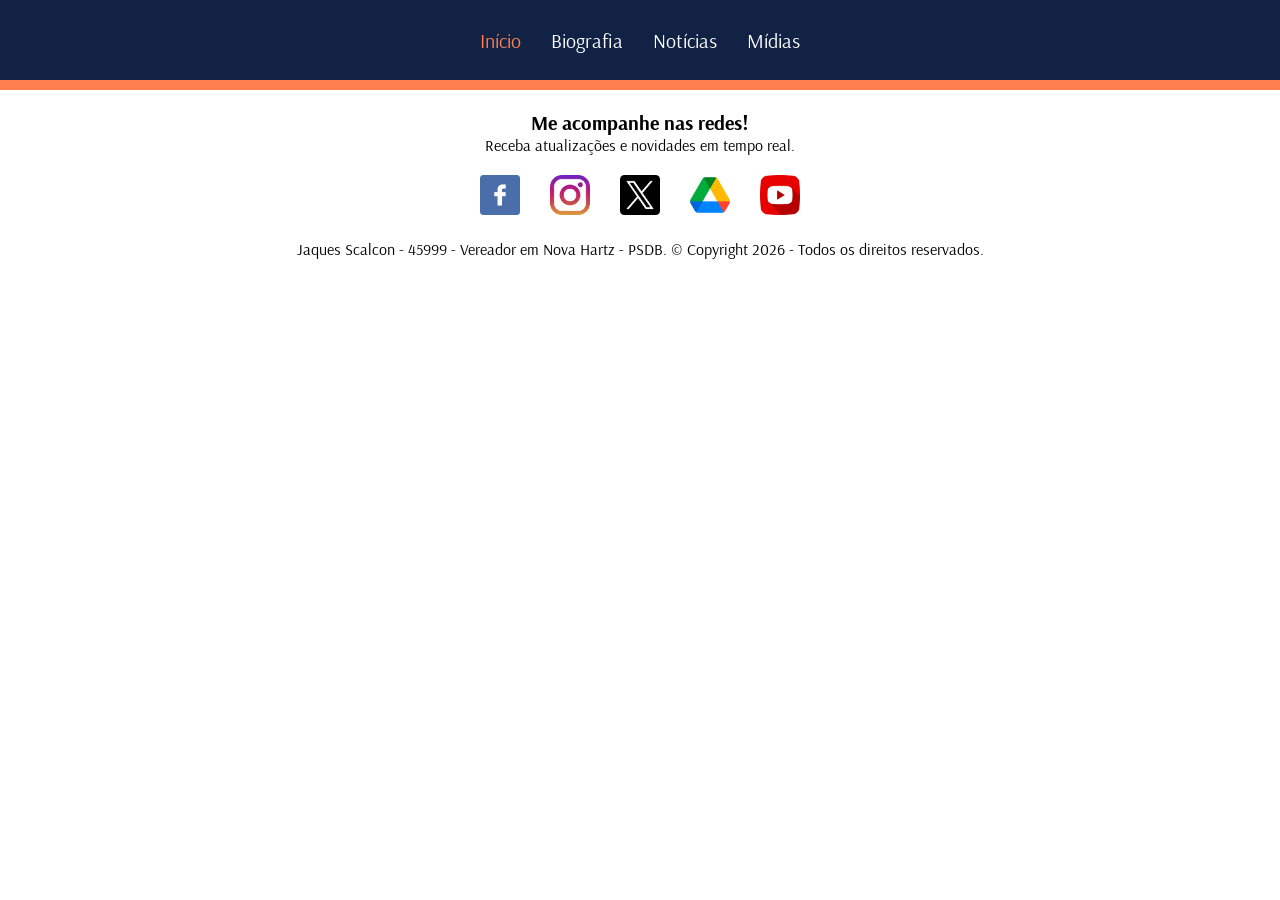
==== index.html @ 6d45079e "Projeto Eleições" ====
<!DOCTYPE html>
<html lang="pt-br">

<head>
    <meta charset="UTF-8">
    <meta name="viewport" content="width=device-width, initial-scale=1.0">
    <title>Candidato Jaques Scalcon</title>

    <link rel="stylesheet" href="Style/index.css">
    <link rel="preconnect" href="https://fonts.googleapis.com">
    <link rel="preconnect" href="https://fonts.gstatic.com" crossorigin>
    <link href="https://fonts.googleapis.com/css2?family=Arsenal:ital,wght@0,400;0,700;1,400;1,700&display=swap"
        rel="stylesheet">

</head>

<body>
    <nav>
        <ul>
            <li><a id="atual" href="index.html">Início</a></li>
            <li><a href="biografia.html">Biografia</a></li>
            <li><a href="noticias.html">Notícias</a></li>
            <li><a href="midias.html">Mídias</a></li>
        </ul>
    </nav>

     <footer>
        <div class="linha-footer"></div>

        <h1>Me acompanhe nas redes!</h1>
        <p>Receba atualizações e novidades em tempo real.</p>
        <div>
            <a target="_blank" href="https://www.facebook.com/share/18bapbjdfE/"><img src="assets/facebook.png" alt="face"></a>
            <a target="_blank" href="https://www.instagram.com/jaquesscalcon?utm_source=qr&igsh=MWw1dzl4MnZhNmF5aA=="><img
                    src="assets/instagram.png" alt="insta"></a>
            <a target="_blank" href="https://twitter.com/"><img src="assets/twitter.png" alt="twitter"></a>
            <a target="_blank" href="https://drive.google.com/"><img src="assets/google-drive.png" alt="drive"></a>
            <a target="_blank" href="https://www.youtube.com/"><img src="assets/youtube.png" alt="youtube"></a>
        </div>
        <p>Jaques Scalcon - 45999 - Vereador em Nova Hartz - PSDB. © Copyright 2026 - Todos os direitos reservados.
        <p>

    </footer>


</body>

</html>
---- Style/index.css ----
* {
    margin: 0;
    padding: 0;
    box-sizing: border-box;
    font-family: "Arsenal", sans-serif;

}



/*============ Header Menu ========== */


nav {
    height: 80px;
    background-color: #112244;
    display: flex;
    justify-content: center;
    align-items: center;


}

nav ul {
    display: flex;
    gap: 30px;
}


nav ul li {
    list-style: none;
}

nav ul li a {
    color: white;
    text-decoration: none;
    font-size: 20px;

}

#atual {
    color: coral;
}

nav li :hover {
    border-bottom: 2px solid coral;

}

/* ================ Footer ===============  */
footer{
    justify-items: center;
}
footer div {
    display: flex;
    gap: 30px;
    justify-content: center;
    margin-bottom: 20px;


}


footer img {
    width: 40px;
    height: 40px;
}

footer h1 {
    text-align: center;
    font-size: 20PX;

}

footer p {
    text-align: center;
    padding-bottom: 20px;
}

.linha-footer{
    height: 10px;
    width: 100%;
    background-color: coral;
    margin-bottom: 20px;

}
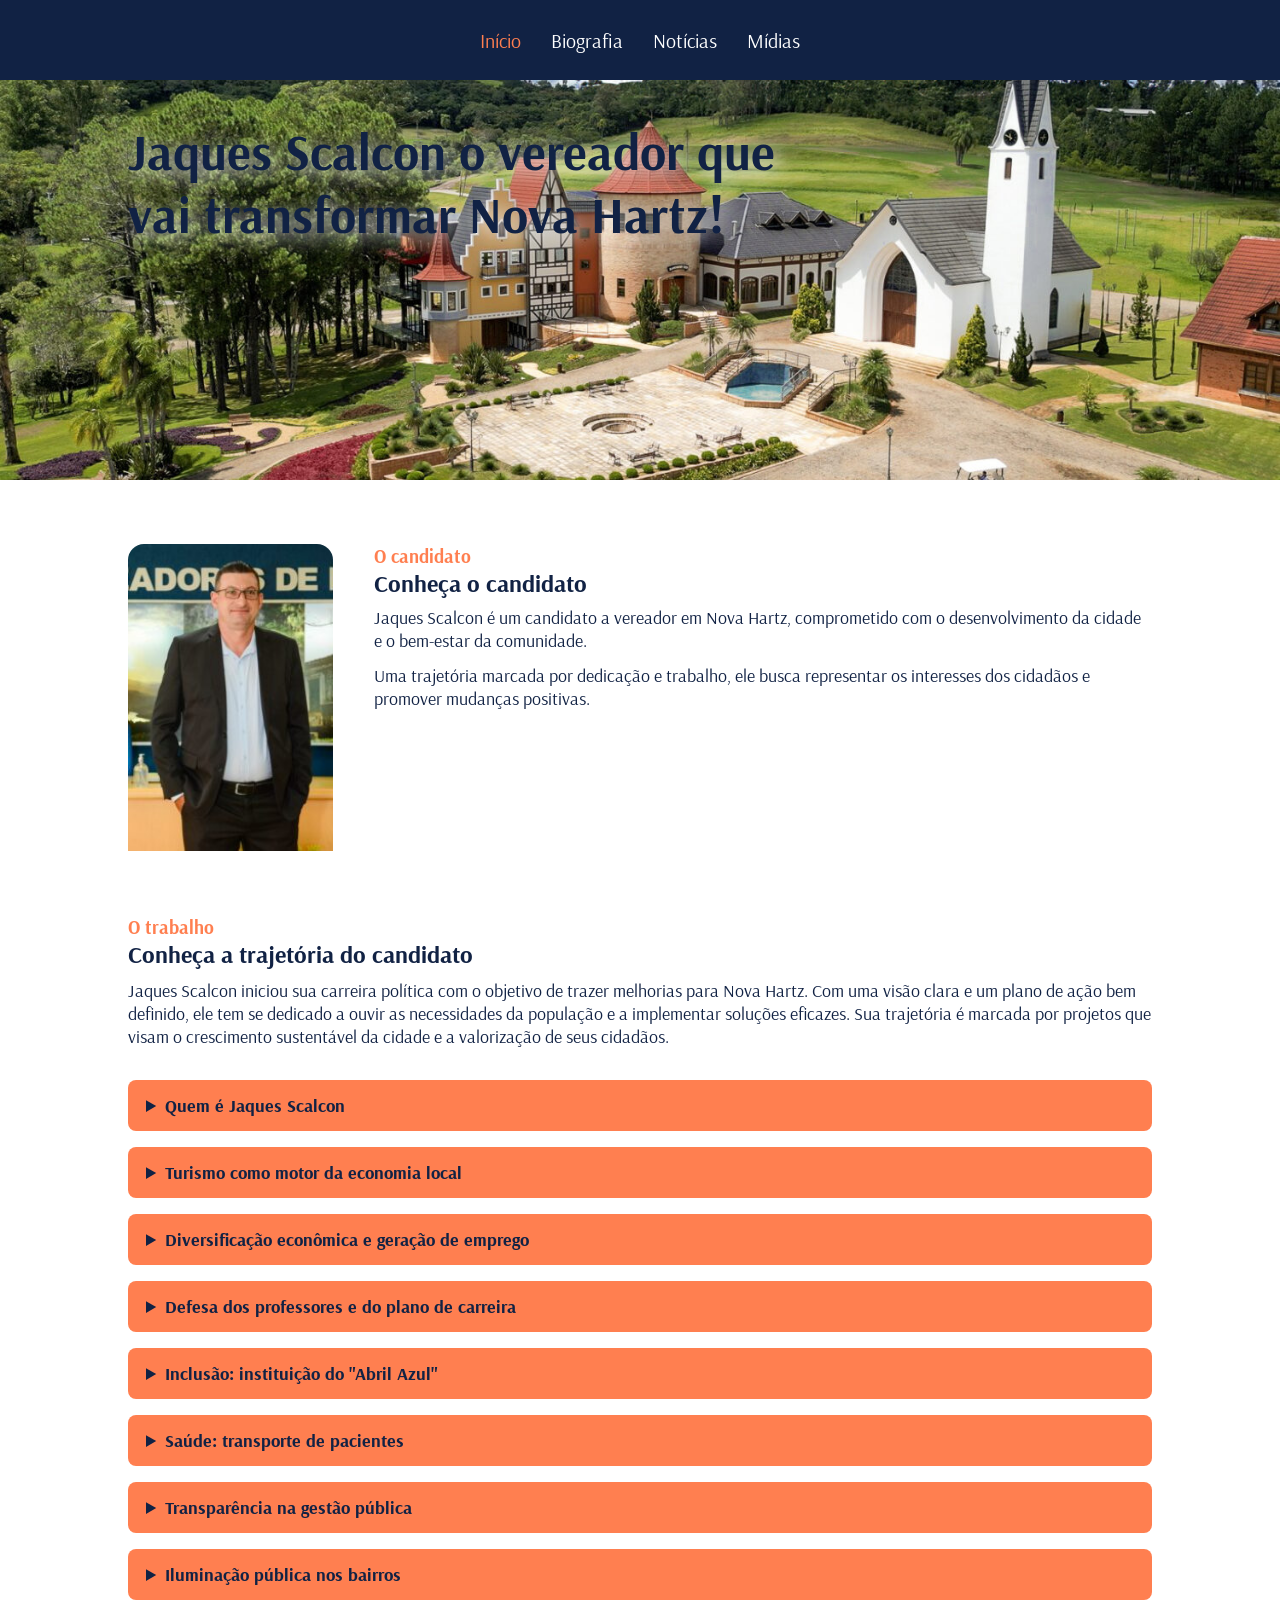
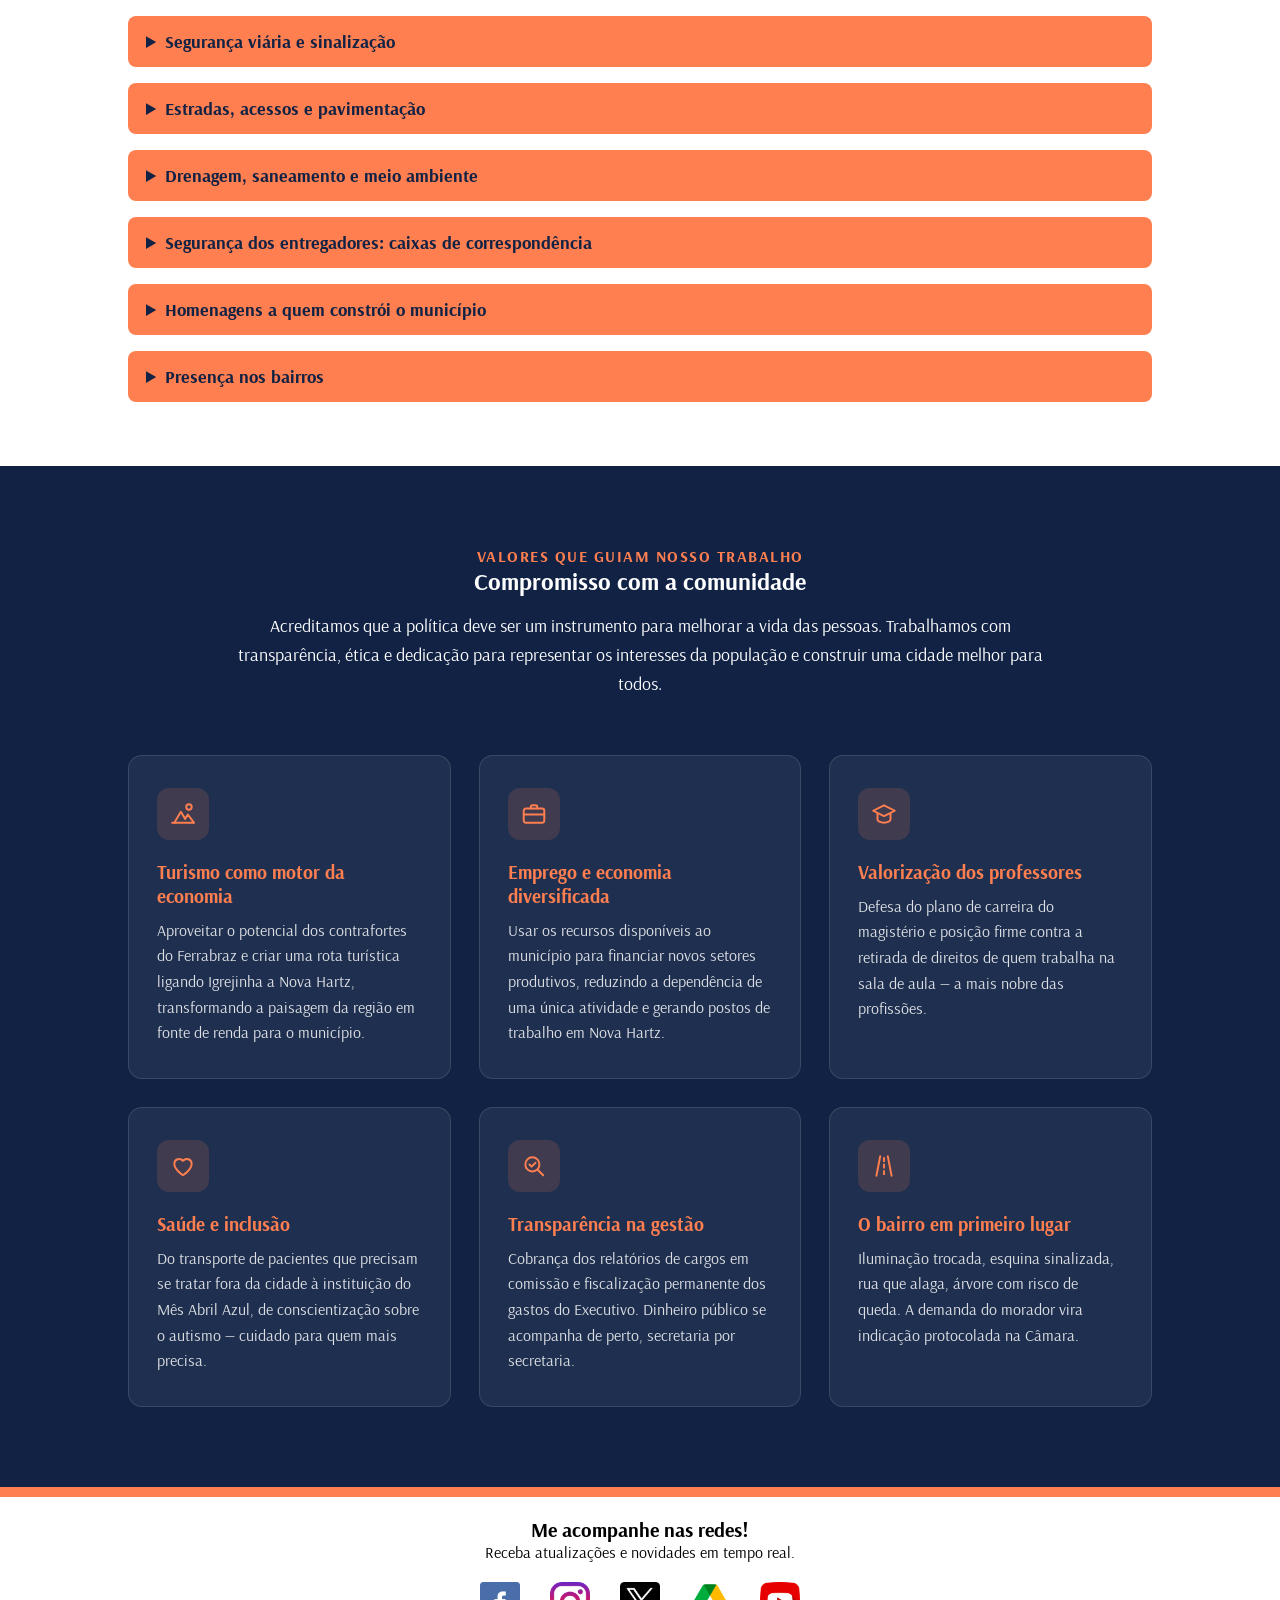
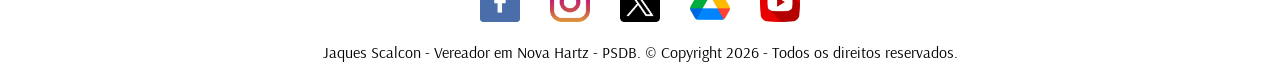
==== commit 4b79e1f2: "Paginas quase completas" ====
--- a/index.html
+++ b/index.html
@@ -11,7 +11,6 @@
     <link rel="preconnect" href="https://fonts.gstatic.com" crossorigin>
     <link href="https://fonts.googleapis.com/css2?family=Arsenal:ital,wght@0,400;0,700;1,400;1,700&display=swap"
         rel="stylesheet">
-
 </head>
 
 <body>
@@ -24,25 +23,290 @@
         </ul>
     </nav>
 
-     <footer>
+    <section class="home">
+        <img src="assets/Nova Hartz.jpg" alt="Nova Hartz">
+        <div class="titulohome">
+            <h2>Jaques Scalcon o vereador que vai transformar Nova Hartz!</h2>
+        </div>
+    </section>
+
+    <section class="candidato">
+        <div class="foto_candidato">
+            <img src="assets/Jaques1.jpg" alt="Foto do candidato">
+        </div>
+
+        <div class="dados_candidato">
+            <h3>O candidato</h3>
+            <h1>Conheça o candidato</h1>
+            <p>Jaques Scalcon é um candidato a vereador em Nova Hartz, comprometido com o desenvolvimento da cidade e o
+                bem-estar da comunidade.</p>
+            <p>Uma trajetória marcada por dedicação e trabalho, ele busca representar os interesses dos cidadãos e
+                promover mudanças positivas.</p>
+        </div>
+    </section>
+
+    <section class="trajetoria">
+        <div class="trabalho">
+            <h3>O trabalho</h3>
+            <h1>Conheça a trajetória do candidato</h1>
+            <p>Jaques Scalcon iniciou sua carreira política com o objetivo de trazer melhorias para Nova Hartz. Com uma
+                visão clara e um plano de ação bem definido, ele tem se dedicado a ouvir as necessidades da população e
+                a implementar soluções eficazes. Sua trajetória é marcada por projetos que visam o crescimento
+                sustentável da cidade e a valorização de seus cidadãos.</p>
+        </div>
+
+        <div class="accordeons">
+
+            <details>
+                <summary>Quem é Jaques Scalcon</summary>
+                <p>Jaques Enulce Scalcon é vereador em Nova Hartz, no Rio Grande do Sul, filiado ao
+                    PSDB e identificado nas urnas pelo número 45999. Foi eleito em 2020 com 393 votos,
+                    ficando em quinto lugar entre os nove eleitos, e voltou a disputar o pleito de 2024
+                    pelo mesmo partido. Segue em exercício do mandato, com atuação registrada nas
+                    sessões mais recentes da Câmara Municipal.</p>
+            </details>
+
+            <details>
+                <summary>Turismo como motor da economia local</summary>
+                <p>Um dos temas que Scalcon mais defende na tribuna é o aproveitamento do potencial
+                    turístico da região dos contrafortes do Ferrabraz. Ele propõe a criação de uma rota
+                    turística ligando Igrejinha a Nova Hartz e sugeriu que a prefeitura passe a observar
+                    a Sede Campestre da Sociedade Ginástica de Novo Hamburgo, no Morro Canudos, como
+                    oportunidade concreta de investimento municipal. Nas palavras dele: <em>"Para avançar
+                        na questão do turismo, quero aqui defender a ideia que é um grande desafio para
+                        qualquer prefeito que venha a concorrer."</em></p>
+            </details>
+
+            <details>
+                <summary>Diversificação econômica e geração de emprego</summary>
+                <p>O vereador associa diretamente o desenvolvimento do turismo à criação de postos de
+                    trabalho no município. Defende que Nova Hartz utilize os recursos financeiros
+                    disponíveis — entre eles o chamado "fundo do petróleo" — para financiar projetos de
+                    diversificação da economia, reduzindo a dependência de um único setor produtivo.
+                    Geração de empregos e investimento em turismo são pautas que ele reafirma
+                    sistematicamente nas manifestações em plenário.</p>
+            </details>
+
+            <details>
+                <summary>Defesa dos professores e do plano de carreira</summary>
+                <p>No debate sobre as alterações no plano de carreira do magistério municipal,
+                    Scalcon usou a tribuna para se posicionar ao lado dos educadores:
+                    <em>"Vimos professores aqui aos prantos, chorando ao falar sobre seus planos de vida
+                        quando chegaram em Nova Hartz e agora temem tudo ser jogado no ralo."</em>
+                    Declarou que seu compromisso é defender <em>"essa profissão, que é a mais nobre"</em>,
+                    colocando-se <em>"sempre ao lado dos professores e contra a retirada de direitos"</em>.
+                </p>
+            </details>
+
+            <details>
+                <summary>Inclusão: instituição do "Abril Azul"</summary>
+                <p>Apresentou o Projeto de Lei Sugestivo nº 0004/2023, que institui no calendário do
+                    município o Mês "Abril Azul", dedicado a ações de conscientização sobre o autismo.
+                    A proposta busca dar respaldo institucional a campanhas de informação e acolhimento
+                    às pessoas com transtorno do espectro autista e suas famílias.</p>
+            </details>
+
+            <details>
+                <summary>Saúde: transporte de pacientes</summary>
+                <p>Por meio do Pedido de Informação nº 0012/2023, cobrou do Executivo o relatório
+                    de todos os pontos de parada nos bairros utilizados para o recolhimento de pacientes
+                    que dependem do transporte da Secretaria da Saúde para atendimento fora de Nova
+                    Hartz — uma demanda que afeta diretamente quem precisa de consultas e tratamentos em
+                    outros municípios.</p>
+            </details>
+
+            <details>
+                <summary>Transparência na gestão pública</summary>
+                <p>No Pedido de Informação nº 0011/2023, solicitou à prefeitura o relatório detalhado
+                    de todos os cargos em comissão contratados no município, discriminados por
+                    secretaria. A iniciativa se insere no papel fiscalizador da Câmara sobre a estrutura
+                    administrativa e os gastos com pessoal do Poder Executivo.</p>
+            </details>
+
+            <details>
+                <summary>Iluminação pública nos bairros</summary>
+                <p>A manutenção da iluminação é uma das frentes mais constantes do seu mandato.
+                    Entre as indicações protocoladas estão a de nº 0014/2023, pedindo a troca de lâmpadas
+                    nas ruas Angra dos Reis, Vitória Régia, Caí e Jacob Pilger, no Bairro das Rosas;
+                    a de nº 0085/2023, para a Rua Alagoas e a Rua Vitória Régia; e a de nº 0151/2021,
+                    que solicitou a troca de lâmpadas na Rua Geovana Regina Cortelette Weiler e na
+                    pracinha do loteamento.</p>
+            </details>
+
+            <details>
+                <summary>Segurança viária e sinalização</summary>
+                <p>Pela Indicação nº 0012/2023, pediu ao Executivo a instalação de sinalização de
+                    PARE e de placas de redução de velocidade em dois cruzamentos do Bairro das Rosas:
+                    Rua Vitória Régia com Marechal Mallet e Rua Vitória Régia com Rua Caí. O objetivo é
+                    reduzir o risco de acidentes em esquinas de tráfego intenso dentro do bairro.</p>
+            </details>
+
+            <details>
+                <summary>Estradas, acessos e pavimentação</summary>
+                <p>Scalcon leva ao plenário as demandas de quem depende das vias do interior e dos
+                    acessos do município. Protocolou a Indicação nº 0084/2023, pedindo patrolamento e
+                    ensaibramento no Beco da Estrada Irmãos EV, cujas condições de tráfego estavam
+                    precárias, e a Indicação nº 0087/2023, solicitando a retirada de árvores que
+                    ameaçavam cair na Estrada Igrejinha. As obras de pavimentação em andamento no
+                    município são tema recorrente de suas falas em sessão.</p>
+            </details>
+
+            <details>
+                <summary>Drenagem, saneamento e meio ambiente</summary>
+                <p>Apresentou a Indicação nº 0086/2023, cobrando solução para a drenagem das águas
+                    da chuva nas duas quadras de areia que alagavam a cada temporal. Também assinou, em
+                    coautoria com o vereador Sidnei Foss da Cruz, o Pedido de Informação nº 0018/2023,
+                    que requisitou ao Executivo informações sobre o Plano Diretor de hidrologia,
+                    saneamento e meio ambiente do município.</p>
+            </details>
+
+            <details>
+                <summary>Segurança dos entregadores: caixas de correspondência</summary>
+                <p>É autor da proposta que torna obrigatória a instalação de caixas coletoras de
+                    correspondência nos imóveis do município. A iniciativa atende a pedidos de
+                    concessionárias e de profissionais de entrega, que enfrentam dificuldade quando não
+                    há local adequado para deixar faturas e notificações. Segundo o vereador, trata-se de
+                    uma medida simples, que evita transtornos e garante mais segurança a quem faz as
+                    entregas. A proposta recebeu apoio em plenário do vereador Vagner, que destacou o
+                    ganho de organização e eficiência no serviço prestado aos moradores.</p>
+            </details>
+
+            <details>
+                <summary>Homenagens a quem constrói o município</summary>
+                <p>Pelo Requerimento nº 0023/2025, propôs o envio de Moção de Honra e Aplauso à
+                    Calçados Sandra pelos 50 anos de atividades da empresa, em funcionamento desde 1975 e
+                    reconhecida pela geração de empregos e pelo empreendedorismo em Nova Hartz. Foi
+                    também autor da moção de louvor ao líder comunitário Pedro Francisco da Silva,
+                    aprovada na sessão realizada no bairro Imigrante.</p>
+            </details>
+
+            <details>
+                <summary>Presença nos bairros</summary>
+                <p>Boa parte das proposições do vereador nasce de demandas pontuais de moradores —
+                    uma lâmpada queimada, uma esquina sem sinalização, uma rua que alaga, uma árvore com
+                    risco de queda. O Bairro das Rosas concentra várias dessas indicações. Ele participa
+                    das sessões itinerantes da Câmara, como a realizada no bairro Imigrante, em que o
+                    Legislativo leva os trabalhos para perto das comunidades.</p>
+            </details>
+
+        </div>
+    </section>
+
+    <section class="valores">
+        <div class="conteudo">
+            <h3>Valores que guiam nosso trabalho</h3>
+            <h1>Compromisso com a comunidade</h1>
+            <p>Acreditamos que a política deve ser um instrumento para melhorar a vida das pessoas. Trabalhamos com
+                transparência, ética e dedicação para representar os interesses da população e construir uma cidade
+                melhor para todos.</p>
+
+            <div class="cards">
+                <article>
+                    <div class="card-icone">
+                        <svg viewBox="0 0 24 24" fill="none" stroke="currentColor" stroke-width="1.8"
+                            stroke-linecap="round" stroke-linejoin="round">
+                            <path d="M2 20h20" />
+                            <path d="M4 20l6-10 4 6.5 2.5-4L22 20" />
+                            <circle cx="17.5" cy="5.5" r="2.5" />
+                        </svg>
+                    </div>
+                    <h6>Turismo como motor da economia</h6>
+                    <p>Aproveitar o potencial dos contrafortes do Ferrabraz e criar uma rota turística ligando Igrejinha
+                        a Nova Hartz, transformando a paisagem da região em fonte de renda para o município.</p>
+                </article>
+
+                <article>
+                    <div class="card-icone">
+                        <svg viewBox="0 0 24 24" fill="none" stroke="currentColor" stroke-width="1.8"
+                            stroke-linecap="round" stroke-linejoin="round">
+                            <rect x="2.5" y="7" width="19" height="13" rx="2" />
+                            <path d="M9 7V5.5A1.5 1.5 0 0 1 10.5 4h3A1.5 1.5 0 0 1 15 5.5V7" />
+                            <path d="M2.5 12.5h19" />
+                        </svg>
+                    </div>
+                    <h6>Emprego e economia diversificada</h6>
+                    <p>Usar os recursos disponíveis ao município para financiar novos setores produtivos, reduzindo a
+                        dependência de uma única atividade e gerando postos de trabalho em Nova Hartz.</p>
+                </article>
+
+                <article>
+                    <div class="card-icone">
+                        <svg viewBox="0 0 24 24" fill="none" stroke="currentColor" stroke-width="1.8"
+                            stroke-linecap="round" stroke-linejoin="round">
+                            <path d="M12 4 2 9l10 5 10-5-10-5Z" />
+                            <path d="M6 11.5V17c0 1.6 2.7 3 6 3s6-1.4 6-3v-5.5" />
+                        </svg>
+                    </div>
+                    <h6>Valorização dos professores</h6>
+                    <p>Defesa do plano de carreira do magistério e posição firme contra a retirada de direitos de quem
+                        trabalha na sala de aula — a mais nobre das profissões.</p>
+                </article>
+
+                <article>
+                    <div class="card-icone">
+                        <svg viewBox="0 0 24 24" fill="none" stroke="currentColor" stroke-width="1.8"
+                            stroke-linecap="round" stroke-linejoin="round">
+                            <path
+                                d="M12 20.5S4 15.5 4 10a4.5 4.5 0 0 1 8-2.8A4.5 4.5 0 0 1 20 10c0 5.5-8 10.5-8 10.5Z" />
+                        </svg>
+                    </div>
+                    <h6>Saúde e inclusão</h6>
+                    <p>Do transporte de pacientes que precisam se tratar fora da cidade à instituição do Mês Abril Azul,
+                        de conscientização sobre o autismo — cuidado para quem mais precisa.</p>
+                </article>
+
+                <article>
+                    <div class="card-icone">
+                        <svg viewBox="0 0 24 24" fill="none" stroke="currentColor" stroke-width="1.8"
+                            stroke-linecap="round" stroke-linejoin="round">
+                            <circle cx="10.5" cy="10.5" r="6.5" />
+                            <path d="M20.5 20.5 15.2 15.2" />
+                            <path d="M7.8 10.6l2 2 3.6-3.6" />
+                        </svg>
+                    </div>
+                    <h6>Transparência na gestão</h6>
+                    <p>Cobrança dos relatórios de cargos em comissão e fiscalização permanente dos gastos do Executivo.
+                        Dinheiro público se acompanha de perto, secretaria por secretaria.</p>
+                </article>
+
+                <article>
+                    <div class="card-icone">
+                        <svg viewBox="0 0 24 24" fill="none" stroke="currentColor" stroke-width="1.8"
+                            stroke-linecap="round" stroke-linejoin="round">
+                            <path d="M5 21 8.5 3" />
+                            <path d="M19 21 15.5 3" />
+                            <path d="M12 4.5v3" />
+                            <path d="M12 10.5v3" />
+                            <path d="M12 16.5v3" />
+                        </svg>
+                    </div>
+                    <h6>O bairro em primeiro lugar</h6>
+                    <p>Iluminação trocada, esquina sinalizada, rua que alaga, árvore com risco de queda. A demanda do
+                        morador vira indicação protocolada na Câmara.</p>
+                </article>
+            </div>
+        </div>
+    </section>
+
+    <footer>
         <div class="linha-footer"></div>
 
         <h1>Me acompanhe nas redes!</h1>
         <p>Receba atualizações e novidades em tempo real.</p>
-        <div>
-            <a target="_blank" href="https://www.facebook.com/share/18bapbjdfE/"><img src="assets/facebook.png" alt="face"></a>
-            <a target="_blank" href="https://www.instagram.com/jaquesscalcon?utm_source=qr&igsh=MWw1dzl4MnZhNmF5aA=="><img
-                    src="assets/instagram.png" alt="insta"></a>
-            <a target="_blank" href="https://twitter.com/"><img src="assets/twitter.png" alt="twitter"></a>
-            <a target="_blank" href="https://drive.google.com/"><img src="assets/google-drive.png" alt="drive"></a>
-            <a target="_blank" href="https://www.youtube.com/"><img src="assets/youtube.png" alt="youtube"></a>
-        </div>
-        <p>Jaques Scalcon - 45999 - Vereador em Nova Hartz - PSDB. © Copyright 2026 - Todos os direitos reservados.
-        <p>
-
+
+        <div class="redes-sociais">
+            <a target="_blank" href="https://www.facebook.com/share/18bapbjdfE/"><img src="assets/facebook.png"
+                    alt="Facebook"></a>
+            <a target="_blank"
+                href="https://www.instagram.com/jaquesscalcon?utm_source=qr&amp;igsh=MWw1dzl4MnZhNmF5aA=="><img
+                    src="assets/instagram.png" alt="Instagram"></a>
+            <a target="_blank" href="https://twitter.com/"><img src="assets/twitter.png" alt="Twitter"></a>
+            <a target="_blank" href="https://drive.google.com/"><img src="assets/google-drive.png" alt="Drive"></a>
+            <a target="_blank" href="https://www.youtube.com/"><img src="assets/youtube.png" alt="YouTube"></a>
+        </div>
+
+        <p>Jaques Scalcon - Vereador em Nova Hartz - PSDB. © Copyright 2026 - Todos os direitos reservados.</p>
     </footer>
-
-
 </body>
 
 </html>
--- a/Style/index.css
+++ b/Style/index.css
@@ -3,13 +3,14 @@
     padding: 0;
     box-sizing: border-box;
     font-family: "Arsenal", sans-serif;
-
-}
-
-
-
-/*============ Header Menu ========== */
-
+}
+
+img {
+    display: block;
+    max-width: 100%;
+}
+
+/* ============ Header Menu ========== */
 
 nav {
     height: 80px;
@@ -17,15 +18,12 @@
     display: flex;
     justify-content: center;
     align-items: center;
-
-
 }
 
 nav ul {
     display: flex;
     gap: 30px;
 }
-
 
 nav ul li {
     list-style: none;
@@ -35,53 +33,269 @@
     color: white;
     text-decoration: none;
     font-size: 20px;
-
 }
 
 #atual {
     color: coral;
 }
 
-nav li :hover {
+nav ul li a:hover {
     border-bottom: 2px solid coral;
-
-}
-
-/* ================ Footer ===============  */
-footer{
-    justify-items: center;
-}
-footer div {
+}
+
+/* ================= HOME ==================== */
+
+.home {
+    position: relative;
+}
+
+.home img {
+    width: 100%;
+    height: 400px;
+    object-fit: cover;
+}
+
+.titulohome {
+    position: absolute;
+    top: 0;
+    left: 0;
+    width: 100%;
+    padding: 40px 10%;
+}
+
+.titulohome h2 {
+    font-size: 50px;
+    max-width: 700px;
+    color: #112244;
+    text-shadow: #ffffff 5px 5px 20px;
+}
+
+/* ================ Section candidato ================ */
+
+.candidato {
+    display: flex;
+    align-items: flex-start;
+    margin: 5% 10% 0;
+    gap: 4%;
+}
+
+.foto_candidato {
+    flex: 0 0 20%;
+    min-width: 0;
+}
+
+.foto_candidato img {
+    width: 100%;
+    border-radius: 16px 16px 0 0;
+}
+
+.dados_candidato {
+    flex: 1 1 auto;
+    min-width: 0;
+}
+
+.dados_candidato h3 {
+    color: coral;
+}
+
+.dados_candidato h1 {
+    color: #112244;
+    padding-bottom: 1%;
+}
+
+.dados_candidato p {
+    font-size: 18px;
+    color: #112244;
+    margin-bottom: 12px;
+}
+
+/* ================ Trajetória ================ */
+
+.trajetoria {
+    margin: 5% 10% 0;
+}
+
+.trabalho h3 {
+    color: coral;
+}
+
+.trabalho h1 {
+    color: #112244;
+    padding-bottom: 1%;
+}
+
+.trabalho p {
+    font-size: 18px;
+    color: #112244;
+}
+
+.accordeons {
+    margin-top: 32px;
+}
+
+.accordeons details {
+    width: 100%;
+    margin-bottom: 16px;
+    border-radius: 8px;
+    background-color: coral;
+}
+
+.accordeons summary {
+    cursor: pointer;
+    font-size: 18px;
+    font-weight: bold;
+    color: #112244;
+    padding: 14px 18px;
+}
+
+.accordeons details p {
+    margin-top: 0;
+    color: #112244;
+    line-height: 1.6;
+    padding: 16px 18px;
+    border-radius: 0 0 8px 8px;
+    border: 1px solid coral;
+    background-color: #ffffff;
+}
+
+/* ================ Valores ================ */
+
+.valores {
+    background-color: #112244;
+    color: #ffffff;
+    margin-top: 5%;
+    padding: 80px 10%;
+}
+
+.valores h3 {
+    color: coral;
+    text-align: center;
+    font-size: 16px;
+    letter-spacing: 1.5px;
+    text-transform: uppercase;
+}
+
+.valores > .conteudo > h1 {
+    text-align: center;
+    padding-bottom: 16px;
+}
+
+.valores > .conteudo > p {
+    font-size: 18px;
+    line-height: 1.6;
+    text-align: center;
+    max-width: 820px;
+    margin: 0 auto;
+}
+
+.cards {
+    display: grid;
+    grid-template-columns: repeat(3, 1fr);
+    gap: 28px;
+    margin-top: 56px;
+}
+
+.cards article {
+    background-color: rgba(255, 255, 255, 0.06);
+    border: 1px solid rgba(255, 255, 255, 0.12);
+    border-radius: 14px;
+    padding: 32px 28px;
+    transition: transform 0.25s, background-color 0.25s, border-color 0.25s;
+}
+
+.cards article:hover {
+    transform: translateY(-6px);
+    background-color: rgba(255, 255, 255, 0.1);
+    border-color: coral;
+}
+
+.card-icone {
+    width: 52px;
+    height: 52px;
+    border-radius: 12px;
+    background-color: rgba(255, 127, 80, 0.15);
+    color: coral;
+    display: flex;
+    align-items: center;
+    justify-content: center;
+    margin-bottom: 20px;
+}
+
+.card-icone svg {
+    width: 26px;
+    height: 26px;
+}
+
+.cards h6 {
+    font-size: 19px;
+    color: coral;
+    margin-bottom: 10px;
+}
+
+.cards article p {
+    font-size: 16px;
+    line-height: 1.6;
+    color: rgba(255, 255, 255, 0.85);
+}
+
+/* ================ Footer =============== */
+
+footer {
+    text-align: center;
+}
+
+.linha-footer {
+    height: 10px;
+    width: 100%;
+    background-color: coral;
+    margin-bottom: 20px;
+}
+
+footer h1 {
+    font-size: 20px;
+}
+
+footer p {
+    padding-bottom: 20px;
+}
+
+.redes-sociais {
     display: flex;
     gap: 30px;
     justify-content: center;
     margin-bottom: 20px;
-
-
-}
-
-
-footer img {
+}
+
+.redes-sociais img {
     width: 40px;
     height: 40px;
 }
 
-footer h1 {
-    text-align: center;
-    font-size: 20PX;
-
-}
-
-footer p {
-    text-align: center;
-    padding-bottom: 20px;
-}
-
-.linha-footer{
-    height: 10px;
-    width: 100%;
-    background-color: coral;
-    margin-bottom: 20px;
-
-}
-
+/* ================ Responsivo ================ */
+
+@media (max-width: 1100px) {
+    .cards {
+        grid-template-columns: repeat(2, 1fr);
+    }
+}
+
+@media (max-width: 768px) {
+    .candidato {
+        flex-direction: column;
+    }
+
+    .foto_candidato {
+        flex: 0 0 auto;
+        width: 60%;
+    }
+
+    .titulohome h2 {
+        font-size: 28px;
+    }
+}
+
+@media (max-width: 700px) {
+    .cards {
+        grid-template-columns: 1fr;
+    }
+}
